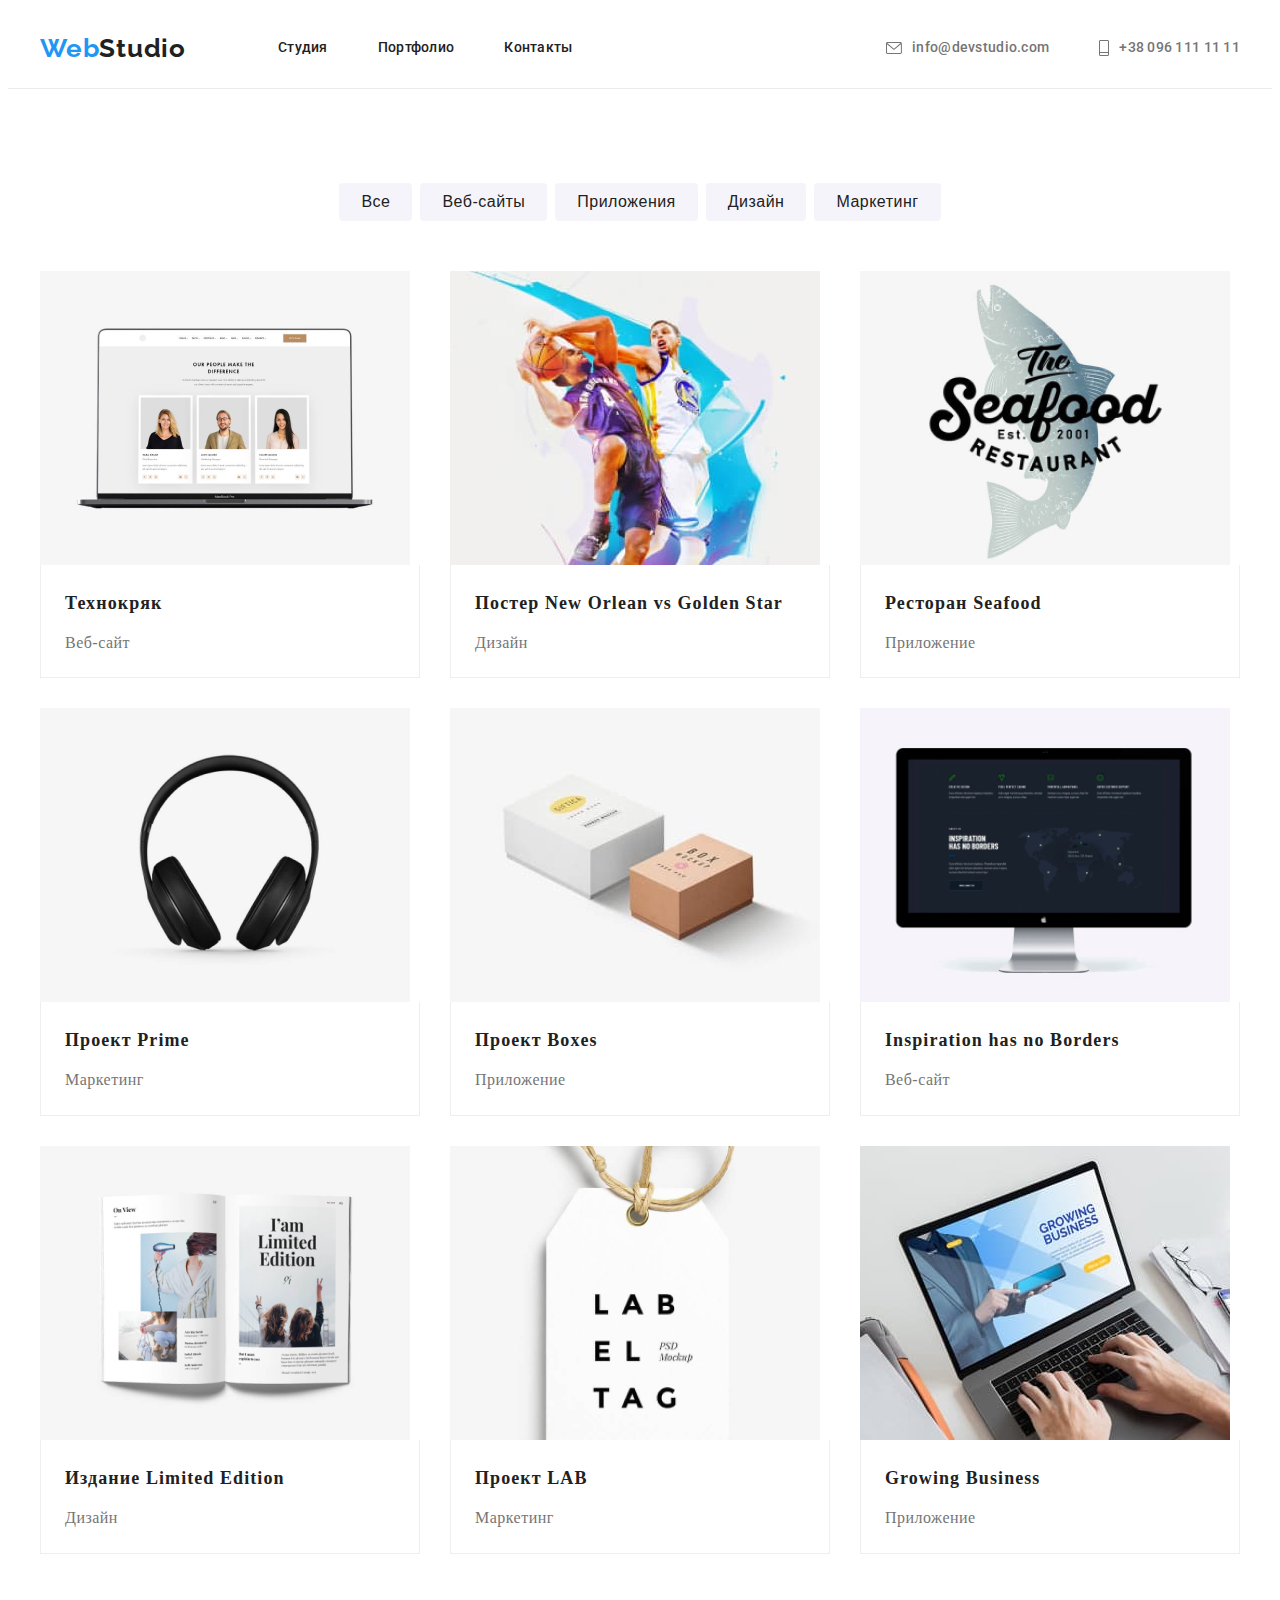
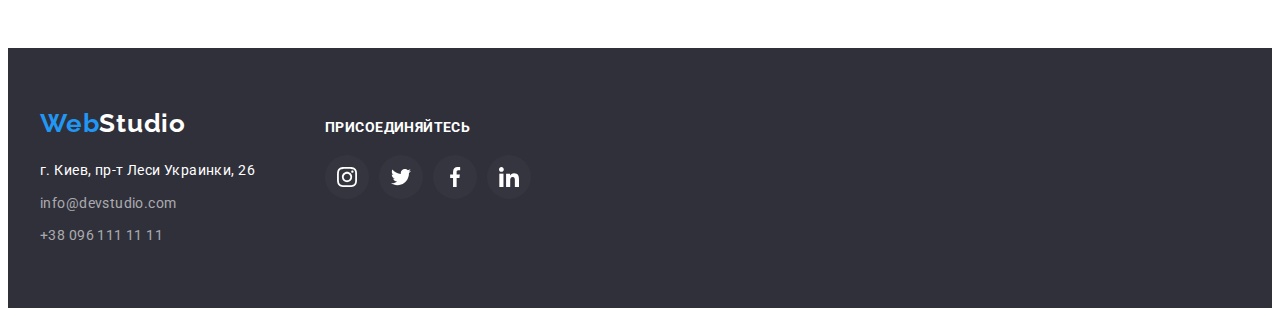
==== portfolio.html @ 04889f39 "first commit" ====
<!DOCTYPE html>
<html lang="en">
<head>
    <meta charset="UTF-8">
    <meta http-equiv="X-UA-Compatible" content="IE=edge">
    <meta name="viewport" content="width=device-width, initial-scale=1.0">
    <title>Document</title>
    <link rel="preconnect" href="https://fonts.googleapis.com">
    <link rel="preconnect" href="https://fonts.gstatic.com" crossorigin>
    <link href="https://fonts.googleapis.com/css2?family=Raleway:wght@700&family=Roboto:wght@400;500;700;900&display=swap"
        rel="stylesheet">
        <link rel="stylesheet" href="https://cdnjs.cloudflare.com/ajax/libs/modern-normalize/1.1.0/modern-normalize.min.css"
            integrity="sha512-wpPYUAdjBVSE4KJnH1VR1HeZfpl1ub8YT/NKx4PuQ5NmX2tKuGu6U/JRp5y+Y8XG2tV+wKQpNHVUX03MfMFn9Q=="
            crossorigin="anonymous" referrerpolicy="no-referrer" />
        <link rel="stylesheet" href="./styles.css">
</head>
<body>
    <header class="header-style">
        <div class="container header-container">
            <nav class="navigation">
                <a class="logo link logo_head" href="#"> <span class="web-word-color">Web</span>Studio</a>
                <ul class="nav-list list">
                    <li class="nav-list-item">
                        <a class="nav-list-link link" href="#">Студия</a>
                    </li>
                    <li class="nav-list-item">
                        <a class="nav-list-link link " href="./portfolio.html">Портфолио</a>
                    </li>
                    <li class="nav-list-item">
                        <a class="nav-list-link link" href="#">Контакты</a>
                    </li>
                </ul>
            </nav>
            <ul class="list contact-info-head">
                <li class="contact-info-head-size">
                    <a class="contact-mail link contact-logo" href="mail:info@devstudio.com">info@devstudio.com
                        <svg class="contact-logo-icon" width="16px" height="12px">
                            <use href="./img/sprite.svg#icon-envelope"></use>
                        </svg>
                    </a>
                </li>
                <li class="contact-info-head-size">
                    <a class="contact-number link contact-logo" href="tel:+380961111111">+38 096 111 11 11
                        <svg class="contact-logo-icon" width="10px" height="16px">
                            <use href="./img/sprite.svg#icon-phone"></use>
                        </svg>
                    </a>
                </li>
            </ul>
        </div>
    </header>
    <main>
    <section class="section">
        <div class="container"> 
        <h1 class="visually-hidden">Портфолио</h1>
        <ul class="portfolio">
            <li class="list portfolio-btn">
                <button class="portfolio_projects_btn link" type="button">Все</button>
            </li>
            <li class="list portfolio-btn">
                <button class="portfolio_projects_btn  link" type="button">Веб-сайты</button>
            </li>
            <li class="list portfolio-btn"> 
                <button class="portfolio_projects_btn  link" type="button">Приложения</button>
            </li>
            <li class="list portfolio-btn">
                <button class="portfolio_projects_btn  link" type="button">Дизайн</button>
            </li>
            <li class="list portfolio-btn">
                <button class="portfolio_projects_btn  link" type="button">Маркетинг</button>
            </li>
        </ul>
    
        <ul class="project">
            
            <li class="list projects-block">
                <a class="project-card-link" href="">
                    <div class="project-card-img-wrapper">
                <img src="./img/img_1n.jpg" alt="карточки товара на экране" width="370" height="294"> 
                <p class="overlay">Ресурс предлагает комплексные предложения с разным уровнем функционала и сервисов. Все это позволит посетителю получить
                 исчерпывающие сведения о компании или частном лице.</p>
                </div>
                <div class="project-card-wrapper">
                <h2 class="projects_name"> Технокряк</h2>
                <p class="projects_name_type"> Веб-сайт</p>
              </div>
              </a> 
              </li> 

            <li class="list projects-block"> 
                <a class="project-card-link" href="">
                    <div class="project-card-img-wrapper">
                <img class="list" src="./img/img_2.jpg" alt="игра в баскетбол" width="370" height="294">
                <p class="overlay">Ресурс предлагает комплексные предложения с разным уровнем функционала и сервисов. Все это позволит
                    посетителю получить исчерпывающие сведения о компании или частном лице.</p>
                </div>
                <div class="project-card-wrapper">
                <h2 class="projects_name"> Постер <lang="en"> New Orlean vs Golden Star</lang>
                </h2>
                <p class="projects_name_type">Дизайн</p>
                </div>
                </a>
            </li>

            <li class="list projects-block"> 
                <a class="project-card-link" href="">
                   <div class="project-card-img-wrapper">
                <img class="list" src="./img/img_3.jpg" alt="лого сайта рыба" width="370" height="294">
                <p class="overlay">Ресурс предлагает комплексные предложения с разным уровнем функционала и сервисов. Все это позволит
                    посетителю получить исчерпывающие сведения о компании или частном лице.</p>
                </div>
                <div class="project-card-wrapper">
                <h2 class="projects_name"> Ресторан <lang="en">Seafood</lang>
                </h2>
                <p class="projects_name_type"> Приложение</p>
                </div>
                </a>
            </li>

            <li class="list projects-block"> 
                <a class="project-card-link" href="">
                    <div class="project-card-img-wrapper">
               <img class="list" src="./img/img_4.jpg" alt="наушники" width="370" height="294">
                     <p class="overlay">Ресурс предлагает комплексные предложения с разным уровнем функционала и сервисов. Все это позволит
                    посетителю получить исчерпывающие сведения о компании или частном лице.</p>
                </div>
                <div class="project-card-wrapper">
                <h2 class="projects_name"> Проект <lang="en">Prime</lang>
                </h2>
                <p class="projects_name_type">Маркетинг</p>
                </div>
                </a>
            </li>
            <li class="list projects-block"> 
                <a class="project-card-link" href="">
                    <div class="project-card-img-wrapper">
                <img class="list" src="./img/img_5.jpg" alt="две коробки" width="370" height="294">
                <p class="overlay">Ресурс предлагает комплексные предложения с разным уровнем функционала и сервисов. Все это позволит
                    посетителю получить исчерпывающие сведения о компании или частном лице.</p>
                </div>
                <div class="project-card-wrapper">
                <h2 class="projects_name">Проект <lang="en"> Boxes</lang>
                </h2>
                <p class="projects_name_type">Приложение</p>
                </div>
                </a>
            </li>
            <li class="list projects-block"> 
                <a class="project-card-link" href="">
                    <div class="project-card-img-wrapper">
                <img class="list" src="./img/img_6.jpg" alt="компьютер" width="370" height="294">
            <p class="overlay">Ресурс предлагает комплексные предложения с разным уровнем функционала и сервисов. Все это позволит
                посетителю получить  исчерпывающие сведения о компании или частном лице.</p>
                </div>
               <div class="project-card-wrapper">
                <h2 class="projects_name">Inspiration has no Borders</lang>
                </h2>
                <p class="projects_name_type">Веб-сайт</p>
                </div>
                </a>
           </li>          
            <li class="list projects-block"> 
                <a class="project-card-link" href="">
                    <div class="project-card-img-wrapper">
                <img class="list" src="./img/img_7.jpg" alt="журнал" width="370" height="294">
                <p class="overlay">Ресурс предлагает комплексные предложения с разным уровнем функционала и сервисов. Все это позволит
                    посетителю получить исчерпывающие сведения о компании или частном лице.</p>
                </div>
                <div class="project-card-wrapper">
                <h2 class="projects_name">Издание <lang="en"> Limited Edition </lang>
                </h2>
                <p class="projects_name_type">Дизайн</p>
                </div>
                </a> 
            </li>
            <li class="list projects-block"> 
                <a class="project-card-link" href=""> 
                    <div class="project-card-img-wrapper">
                <img class="list" src="./img/img_8.jpg" alt="журнал" width="370" height="294">
                <p class="overlay">Ресурс предлагает комплексные предложения с разным уровнем функционала и сервисов. Все это позволит
                    посетителю получить исчерпывающие сведения о компании или частном лице.</p>
                </div>
                <div class="project-card-wrapper">
                <h2 class="projects_name"> Проект <lang="en">LAB</lang>
                </h2>
                <p class="projects_name_type">Маркетинг</p>
                </div>
                </a>
                </li>
            <li class="list projects-block"> 
                <a class="project-card-link" href="">
                    <div class="project-card-img-wrapper">
                <img class="list" src="./img/img_9.jpg" alt="работа на компьютере" width="370" height="294">
                <p class="overlay">Ресурс предлагает комплексные предложения с разным уровнем функционала и сервисов. Все это позволит
                    посетителю получить исчерпывающие сведения о компании или частном лице.</p>     
                </div>
               <div class="project-card-wrapper">
                <h2 class="projects_name">
                    <lang="en"> Growing Business </lang>
                </h2>
                <p class="projects_name_type">Приложение</p>
            </div>
            </a> 
            </li>
         </ul>
          </div>
       </section>
    </main>
    <footer class="dark-thema ">
        <div class="container footer-section">
            <div class=" join">
                <a class="link logo_foot " href=""> <span class="web-word-color">Web</span>Studio</a>
                <address class="foot-space">
                    <ul class="list">
                        <li class="foot-space-item"><a class="link_adress link list "
                                href="https://goo.gl/maps/NwRdtHwd14dd7Rub6" target="_blank" rel="noopener noreferrer">г.
                                Киев, пр-т Леси Украинки, 26</a></li>
                        <li class="foot-space-item"><a class="contact-mail-foot link list"
                                href="mail:info@devstudio.com">info@devstudio.com</a></li>
                        <li class="foot-space-item"><a class="contact-number-foot  link list" href="tel:+380961111111">+38
                                096 111 11 11</a></li>
                    </ul>
                </address>
            </div>
            <div class="footer-info">
                <p class="join-name">присоединяйтесь</p>
                <ul class="social-list-footer list ">
                    <li class="social-list-item">
                        <a class="social-list-link-footer" href="">
                            <svg class="social-list-icon-footer" width="20" height="20">
                                <use href="./img/sprite.svg#icon-instagram"></use>
                            </svg>
                        </a>
                    </li>
                    <li class="social-list-item">
                        <a class="social-list-link-footer" href="">
                            <svg class="social-list-icon-footer" width="20" height="20">
                                <use href="./img/sprite.svg#icon-twitter"></use>
                            </svg>
                        </a>
                    </li>
                    <li class="social-list-item">
                        <a class="social-list-link-footer" href="">
                            <svg class="social-list-icon-footer" width="20" height="20">
                                <use href="./img/sprite.svg#icon-facebook"></use>
                            </svg>
                        </a>
                    </li>
                    <li class="social-list-item">
                        <a class="social-list-link-footer" href="">
                            <svg class="social-list-icon-footer" width="20" height="20">
                                <use href="./img/sprite.svg#icon-linkedin"></use>
                            </svg>
                        </a>
                    </li>
                </ul>
            </div>
        </div>
    </footer>
</body>
</html>
---- styles.css ----
:root {
  --accent-color: #2196f3;
  --dark-text-color: #212121;
  --light-dark-text-color: #757575;
  --main-light-text-color: #ffffff;
  --icon-grey-main-color: #afb1b8;
  --primary-font-family: Roboto, sans-serif;
  --secondary-font-family: Raleway, sans-serif;
}

.list {
  list-style: none;
}
.link {
  text-decoration: none;
}
.container {
  width: 1200px;
  padding-left: 15px;
  padding-right: 15px;
  margin-left: auto;
  margin-right: auto;
}
.body {
  font-family: var(--primary-font-family);
}
h1,
h2,
h3,
h4,
h5,
p {
  margin-top: 0;
  margin-bottom: 0;
}
ul,
ol {
  margin-top: 0;
  margin-bottom: 0;
  padding: 0;
}
img {
  display: block;
}
/* components start */

.section {
  padding-top: 94px;
  padding-bottom: 94px;
}
.header-style {
  border-bottom: 1px solid #ececec;
}
.visually-hidden {
  position: absolute;
  width: 1px;
  height: 1px;
  margin: -1px;
  border: 0;
  padding: 0;
  white-space: nowrap;
  clip-path: inset(100%);
  clip: rect(0 0 0 0);
  overflow: hidden;
}
.logo_head {
  font-family: var(--secondary-font-family);
  font-weight: 700;
  font-size: 26px;
  line-height: 1.19;
  letter-spacing: 0.03em;
  color: var(--dark-text-color);
}
.logo {
  margin-right: 92px;
  display: block;
}
.header-container {
  display: flex;
  align-items: center;
}
.navigation {
  display: flex;
  align-items: center;
}
.nav-list {
  display: flex;
  align-items: center;
}
.nav-list-link {
  position: relative;
  display: block;
  padding-top: 32px;
  padding-bottom: 32px;

  font-family: var(--primary-font-family);
  font-weight: 500;
  font-size: 14px;
  line-height: 1.14;
  letter-spacing: 0.02em;
  color: var(--dark-text-color);
  transition: color 250ms cubic-bezier(0.4, 0, 0.2, 1);
}
.nav-list-link:hover,
.nav-list-link:focus {
  color: var(--accent-color);
}
.nav-list-link::after {
  content: '';
  position: absolute;
  left: 0;
  bottom: 0;
  display: block;
  width: 100%;
  height: 4px;
  background-color: var(--accent-color);
  border-radius: 2px;

  transform: scaleX(0);
  transition: transform 250ms cubic-bezier(0.4, 0, 0.2, 1);
}
.nav-list-link:hover::after,
.nav-list-link:focus::after {
  transform: scaleX(1);
}

.nav-list-item {
  margin-right: 50px;
}
.nav-list-item:not(:last-child) {
  margin-right: 50px;
}
.contact-info-head {
  display: flex;
  align-items: center;
  margin-left: auto;
}

.contact-info-head-size {
  margin-right: 50px;
}
.contact-info-head-size:nth-child(2n) {
  margin-right: 0;
}

.contact-number,
.contact-mail {
  padding-top: 24px;
  padding-bottom: 24px;

  font-family: var(--primary-font-family);
  font-weight: 500;
  font-size: 14px;
  line-height: 1.14;
  letter-spacing: 0.02em;
  color: #757575;
  transition: color 250ms cubic-bezier(0.4, 0, 0.2, 1);
}
.contact-mail:hover,
.contact-mail:focus {
  color: var(--accent-color);
}
.contact-number:hover,
.contact-number:focus {
  color: var(--accent-color);
}
.contact-logo {
  display: flex;
  align-items: center;
  justify-content: flex-end;
  flex-direction: row-reverse;
}
.contact-logo-icon {
  fill: #757575;
  transition: fill 250ms cubic-bezier(0.4, 0, 0.2, 1);
  margin-right: 10px;
}

.contact-mail:hover .contact-logo-icon,
.contact-mail:focus .contact-logo-icon {
  fill: var(--accent-color);
}

.contact-number:hover .contact-logo-icon,
.contact-number:focus .contact-logo-icon {
  fill: var(--accent-color);
}

.hero {
  background-image: linear-gradient(rgba(47, 48, 58, 0.4), rgba(47, 48, 58, 0.4)),
    url('../goit-markup-hw-04/img/img_hero.jpg');
  background-color: #c4c4c4;
  background-size: cover;
  background-repeat: no-repeat;

  max-width: 1600px;
  margin-left: auto;
  margin-right: auto;
  padding-top: 200px;
  padding-bottom: 200px;
  text-align: center;
}

.modal-btn {
  min-width: 200px;
  padding: 12px 32px;
  border: 1px solid var(--accent-color);
  border-radius: 4px;
  font-family: var(--primary-font-family);
  font-weight: 700;
  font-size: 16px;
  line-height: 1.8;
  cursor: pointer;
  color: var(--main-light-text-color);
  background-color: var(--accent-color);
  transition: background-color 250ms cubic-bezier(0.4, 0, 0.2, 1);
}
.modal-btn:hover,
.modal-btn:focus {
  background-color: #188ce8;
  color: var(--main-light-text-color);
}

/* components end */

/* hero start*/

.tagline {
  text-align: center;
  margin-bottom: 30px;

  font-weight: 900;
  font-size: 44px;
  line-height: 1.4;
  letter-spacing: 0.06em;
  text-transform: uppercase;
  color: var(--main-light-text-color);
}
/* hero end */
/* main container */

/* benefits section*/

.benefits {
  display: flex;
  justify-content: start;
  flex-wrap: wrap;
}
.benefits-section {
  width: 270px;
  margin-right: 30px;
}
.benefits-section:nth-child(4n) {
  margin-right: 0;
}

.benefits_name {
  margin-bottom: 10px;
  margin-top: 30px;
  font-weight: 700;
  font-size: 14px;
  line-height: 1.14;
  letter-spacing: 0.03em;
  text-transform: uppercase;
  color: var(--dark-text-color);
}
.benefits_name:nth-last-child(4n) {
  margin: 0;
}

.benefits_name_description {
  font-weight: 400;
  font-size: 14px;
  line-height: 1.7;
  letter-spacing: 0.03em;
  color: var(--light-dark-text-color);
}

.benefits-img {
  display: flex;
  justify-content: center;
  align-items: center;
  background-color: #f5f4fa;
  width: 270px;
  height: 120px;
  border-radius: 5px;
}

/* benefits section*/

.process-work {
  display: flex;
  flex-wrap: wrap;
  align-items: center;
}
.process-work-pict {
  margin-right: 30px;
}
.process-work-pict:nth-child(3n) {
  margin-right: 0;
}
.process-pict-block {
  position: relative;
}

.process-work-about {
  position: absolute;

  background-color: rgba(47, 48, 58, 0.8);
  width: 100%;
  height: 70px;
  bottom: 0;
  text-align: center;
  padding-top: 26px;
}
.team {
  background-color: #f5f4fa;
}
.team-members {
  display: flex;
  flex-wrap: wrap;
  align-items: center;
}
.team-members-pict {
  margin-right: 30px;
  text-align: center;
}
.team-members-pict {
  box-sizing: border-box;
  border-width: 270px;
  border: 1px;
  box-shadow: 0px 1px 3px rgba(0, 0, 0, 0.12), 0px 1px 1px rgba(0, 0, 0, 0.14),
    0px 2px 1px rgba(0, 0, 0, 0.2);
  border-radius: 0px 0px 4px 4px;
  background-color: var(--main-light-text-color);
}
.team-members-pict:nth-child(4n) {
  margin-right: 0;
}
.team-members-space {
  padding-top: 30px;
  padding-bottom: 30px;
  padding-left: 32px;
  padding-right: 32px;
}
.block_name {
  text-align: center;
  margin-bottom: 50px;

  font-weight: 700;
  font-size: 36px;
  line-height: 1.16;
  letter-spacing: 0.03em;
  color: var(--dark-text-color);
}
.space-non {
  padding-top: 0;
}

.employee_name {
  margin-bottom: 10px;
  font-weight: 500;
  font-size: 16px;
  line-height: 1.18;
  letter-spacing: 0.03em;
  color: var(--dark-text-color);
}
.employee_name_work {
  font-weight: 400;
  font-size: 16px;
  line-height: 1.18;
  letter-spacing: 0.03em;
  color: var(--light-dark-text-color);
}

.social-list {
  display: flex;
  justify-content: space-between;
  margin-top: 16px;
}

.social-list-link {
  display: flex;
  align-items: center;
  justify-content: center;
  width: 44px;
  height: 44px;
  background-color: none;
  border-radius: 50%;
  transition: background-color 250ms cubic-bezier(0.4, 0, 0.2, 1);
}

.social-list-icon {
  fill: var(--icon-grey-main-color);
  transition: fill 250ms cubic-bezier(0.4, 0, 0.2, 1);
}

.social-list-link:hover,
.social-list-link:focus {
  background-color: var(--accent-color);
}

.social-list-link:hover .social-list-icon {
  fill: #ffffff;
}
.social-list-link:focus .social-list-icon {
  fill: #ffffff;
}

/* main container end */
/* portfolio start */

.portfolio {
  display: flex;
  flex-wrap: wrap;
  justify-content: center;
  margin-bottom: 50px;
}
.portfolio_projects_btn {
  padding: 6px 22px;
  border: 1px;
  border-radius: 4px;

  font-weight: 500;
  font-size: 16px;
  line-height: 1.6;
  letter-spacing: 0.03em;
  color: var(--dark-text-color);
  background-color: #f5f4fa;
  cursor: pointer;
  transition: background-color 250ms cubic-bezier(0.4, 0, 0.2, 1),
    color 250ms cubic-bezier(0.4, 0, 0.2, 1), box-shadow 250ms cubic-bezier(0.4, 0, 0.2, 1);
}

.portfolio-btn:not(:last-child) {
  margin-right: 8px;
}

.portfolio_projects_btn:hover,
.portfolio_projects_btn:focus {
  color: var(--main-light-text-color);
  background-color: var(--accent-color);
  box-shadow: 0px 2px rgba(0, 0, 0, 0.3);
}
/* projects cards start */
.project {
  display: flex;
  flex-wrap: wrap;
  margin-left: -30px;
  margin-top: -30px;
}
.projects-block {
  flex-basis: calc((100% - 90px) / 3);
  margin-left: 30px;
  margin-top: 30px;
}

.project-card-wrapper {
  padding-top: 20px;
  padding-bottom: 20px;
  padding-left: 24px;
  border: 1px solid #eeeeee;
  border-top: none;
}
.project-card-link {
  display: block;
  text-decoration: none;
}

.project-card-link:hover,
.project-card-link:focus {
  box-shadow: 2px 6px 8px 1px rgba(0, 0, 0, 0.3);
}
.project-card-link {
  transition: box-shadow 250ms cubic-bezier(0.4, 0, 0.2, 1);
}
.projects_name {
  font-weight: 700;
  font-size: 18px;
  line-height: 2;
  letter-spacing: 0.06em;
  color: var(--dark-text-color);
  margin-bottom: 8px;
}
.projects_name_type {
  font-weight: 400;
  font-size: 16px;
  line-height: 1.8;
  letter-spacing: 0.03em;
  color: var(--light-dark-text-color);
  cursor: pointer;
}
.project-card-img-wrapper {
  position: relative;
  overflow: hidden;
}

.overlay {
  background-color: rgba(33, 150, 243, 0.9);
  position: absolute;

  font-family: var(--primary-font-family);
  font-weight: 400;
  font-size: 18px;
  line-height: 28px;
  letter-spacing: 0.03em;
  color: var(--main-light-text-color);
  text-align: start;

  top: 0;
  left: 0;
  width: 100%;
  height: 100%;
  padding: 20px 20px;
  overflow: auto;
  transform: translateY(100%);
  transition: transform 250ms cubic-bezier(0.4, 0, 0.2, 1);
}

.project-card-link:hover .overlay,
.project-card-link:focus .overlay {
  transform: translateY(0%);
}

/* projects cards finish */
/* portfolio end */

/* clients block section start */
.clients {
  display: flex;
  justify-content: space-between;
}
.clients-list {
  display: flex;
  align-items: center;
  justify-content: center;
  width: 170px;
  height: 92px;
  outline: 1px solid var(--icon-grey-main-color);
  border-radius: 5px;
  transition: outline 250ms cubic-bezier(0.4, 0, 0.2, 1);
}
.clients-list:hover .clients-list-logo,
.clients-list:focus .clients-list-logo {
  fill: var(--accent-color);
}
.clients-list:hover,
.clients-list:focus {
  outline: 1px solid var(--accent-color);
}
.clients-card {
  display: block;
}

.clients-card:not(:last-child) {
  margin-right: 30px;
}

.clients-list-logo {
  fill: var(--icon-grey-main-color);
  transition: fill 250ms cubic-bezier(0.4, 0, 0.2, 1);
}
/* clients block section finish */

/* footer start */

.dark-thema {
  background-color: #2f303a;
  padding-top: 60px;
  padding-bottom: 60px;
}
.logo_foot {
  font-family: var(--secondary-font-family);
  font-weight: 700;
  font-size: 26px;
  line-height: 1.19;
  letter-spacing: 0.03em;
  color: var(--main-light-text-color);
  cursor: pointer;
}
.foot-space {
  margin-top: 20px;
}
.foot-space-item {
  font-family: var(--primary-font-family);
}
.foot-space-item:not(:last-child) {
  margin-bottom: 9px;
}

.web-word-color {
  color: var(--accent-color);
}

.link_adress {
  font-style: normal;
  font-weight: 400;
  font-size: 14px;
  line-height: 1.7;
  letter-spacing: 0.03em;
  color: var(--main-light-text-color);
  cursor: pointer;
}

.contact-mail-foot,
.contact-number-foot {
  font-style: normal;
  font-weight: 400;
  font-size: 14px;
  line-height: 1.7;
  letter-spacing: 0.03em;
  color: rgba(255, 255, 255, 0.6);
  cursor: pointer;
}

.join-name {
  font-family: var(--primary-font-family);

  font-weight: 700;
  font-size: 14px;
  line-height: 16px;
  letter-spacing: 0.03em;
  color: var(--main-light-text-color);
  text-transform: uppercase;
}

.social-list-footer {
  display: flex;

  margin-top: 20px;
}

.social-list-link-footer {
  display: flex;
  align-items: center;
  justify-content: center;

  width: 44px;
  height: 44px;
  background-color: rgba(100, 100, 100, 0.1);
  border-radius: 50%;
  transition: background-color 250ms cubic-bezier(0.4, 0, 0.2, 1);
}

.social-list-link-footer:hover,
.social-list-link-footer:focus {
  background-color: var(--accent-color);
}

.social-list-link-footer:hover .social-list-icon {
  fill: #ffffff;
}

.social-list-item:not(:last-child) {
  margin-right: 10px;
}

.social-list-icon-footer {
  fill: var(--main-light-text-color);
  transition: fill 250ms cubic-bezier(0.4, 0, 0.2, 1);
}
.footer-info {
  display: flex;
  flex-direction: column;
  align-items: baseline;

  margin-left: 70px;
}
.footer-section {
  display: flex;
  align-items: baseline;
}
/* footer end */
/*modal btn */
.backdrop {
  position: fixed;
  top: 0;
  left: 0;
  width: 100vw;
  height: 100vh;
  background-color: rgba(0, 0, 0, 0.2);
  transition: opacity 250ms cubic-bezier(0.4, 0, 0.2, 1),
    visibility 250ms cubic-bezier(0.4, 0, 0.2, 1);
}
.backdrop.is-hidden {
  opacity: 0;
  visibility: hidden;
  pointer-events: none;
}

.modal {
  position: absolute;
  top: 50%;
  left: 50%;
  transform: translate(-50%, -50%);
  width: 528px;
  height: 582px;
  background-color: rgb(255, 255, 255);
}
.modal-close-btn {
  position: absolute;
  top: 8px;
  right: 8px;
  display: flex;
  justify-content: center;
  align-items: center;
  width: 30px;
  height: 30px;
  border-radius: 50%;
  border: 1px solid var(--icon-grey-main-color);
  background-color: transparent;
  padding: 0;
  cursor: pointer;
}
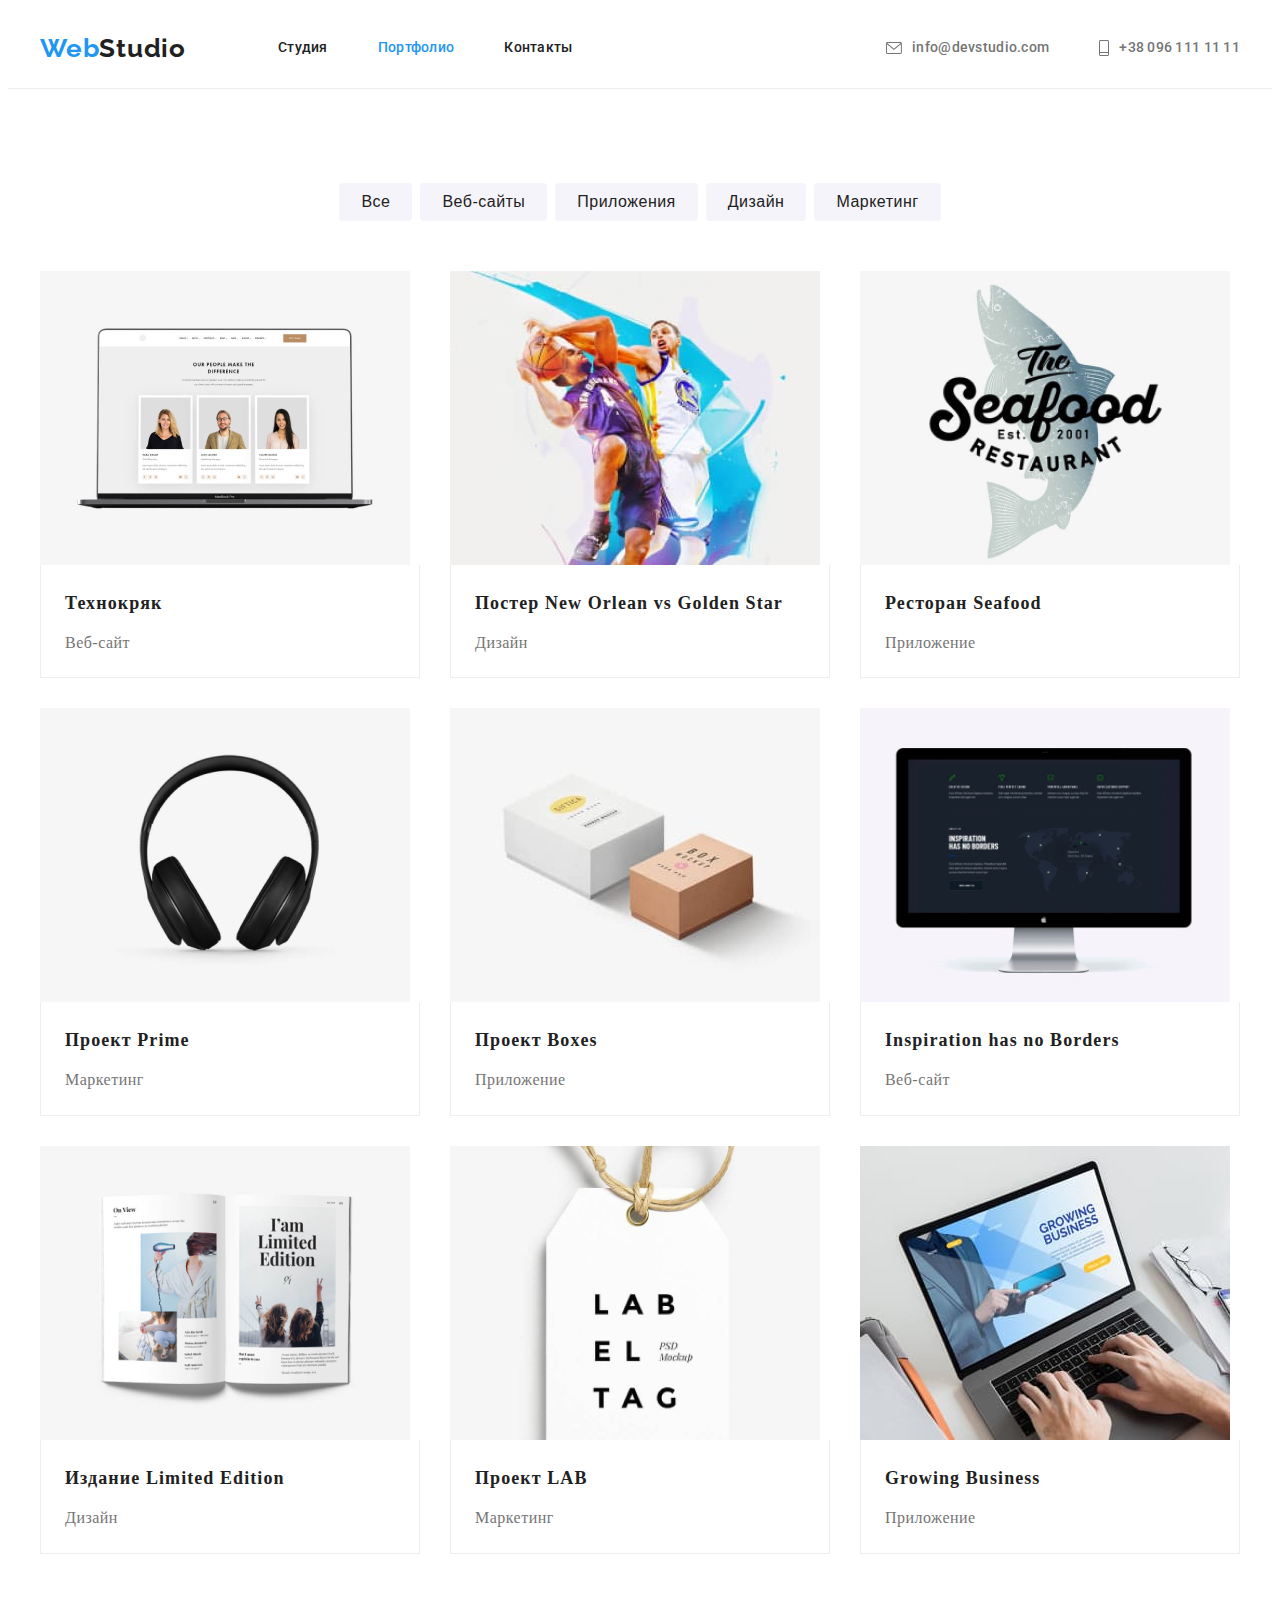
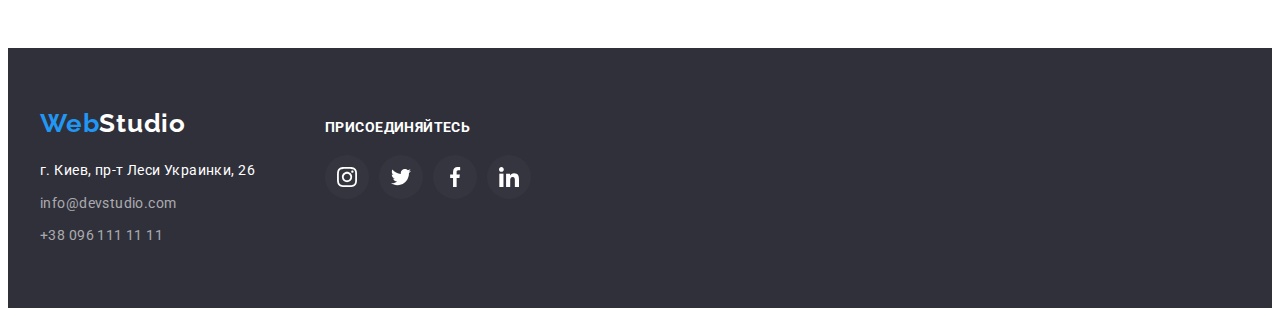
==== commit 479b13f2: "with fixed elements" ====
--- a/portfolio.html
+++ b/portfolio.html
@@ -24,7 +24,7 @@
                         <a class="nav-list-link link" href="#">Студия</a>
                     </li>
                     <li class="nav-list-item">
-                        <a class="nav-list-link link " href="./portfolio.html">Портфолио</a>
+                        <a class="nav-list-link link current " href="./portfolio.html">Портфолио</a>
                     </li>
                     <li class="nav-list-item">
                         <a class="nav-list-link link" href="#">Контакты</a>
--- a/styles.css
+++ b/styles.css
@@ -129,6 +129,23 @@
 }
 .nav-list-item:not(:last-child) {
   margin-right: 50px;
+}
+.current:active {
+  content: '';
+  position: absolute;
+  left: 0;
+  bottom: 0;
+  display: block;
+  width: 100%;
+  height: 4px;
+  background-color: var(--accent-color);
+  border-radius: 2px;
+
+  transform: scaleX(0);
+  transition: transform 250ms cubic-bezier(0.4, 0, 0.2, 1);
+}
+.current {
+  color: var(--accent-color);
 }
 .contact-info-head {
   display: flex;
@@ -671,7 +688,7 @@
   align-items: baseline;
 }
 /* footer end */
-/*modal btn */
+/*modal btn start*/
 .backdrop {
   position: fixed;
   top: 0;
@@ -712,3 +729,36 @@
   padding: 0;
   cursor: pointer;
 }
+
+.form {
+  width: 500px;
+  min-height: 200px;
+  margin: 0 auto;
+  padding: 40px;
+  top: 50%;
+  left: 50%;
+  transform: translate(-50%, -50%);
+}
+.form-input {
+  width: 100%;
+  height: 100%;
+  margin-bottom: 20px;
+  border: 1px solid #303030;
+}
+.form-field {
+  position: relative;
+  margin-bottom: 10px;
+}
+.form-label {
+  position: absolute;
+  top: 50%;
+  left: 30px;
+
+  font-family: var(--primary-font-family);
+  font-weight: 400;
+  font-size: 12px;
+  line-height: 14px;
+  letter-spacing: 0.01em;
+  color: #757575;
+}
+/*modal btn start*/ ;
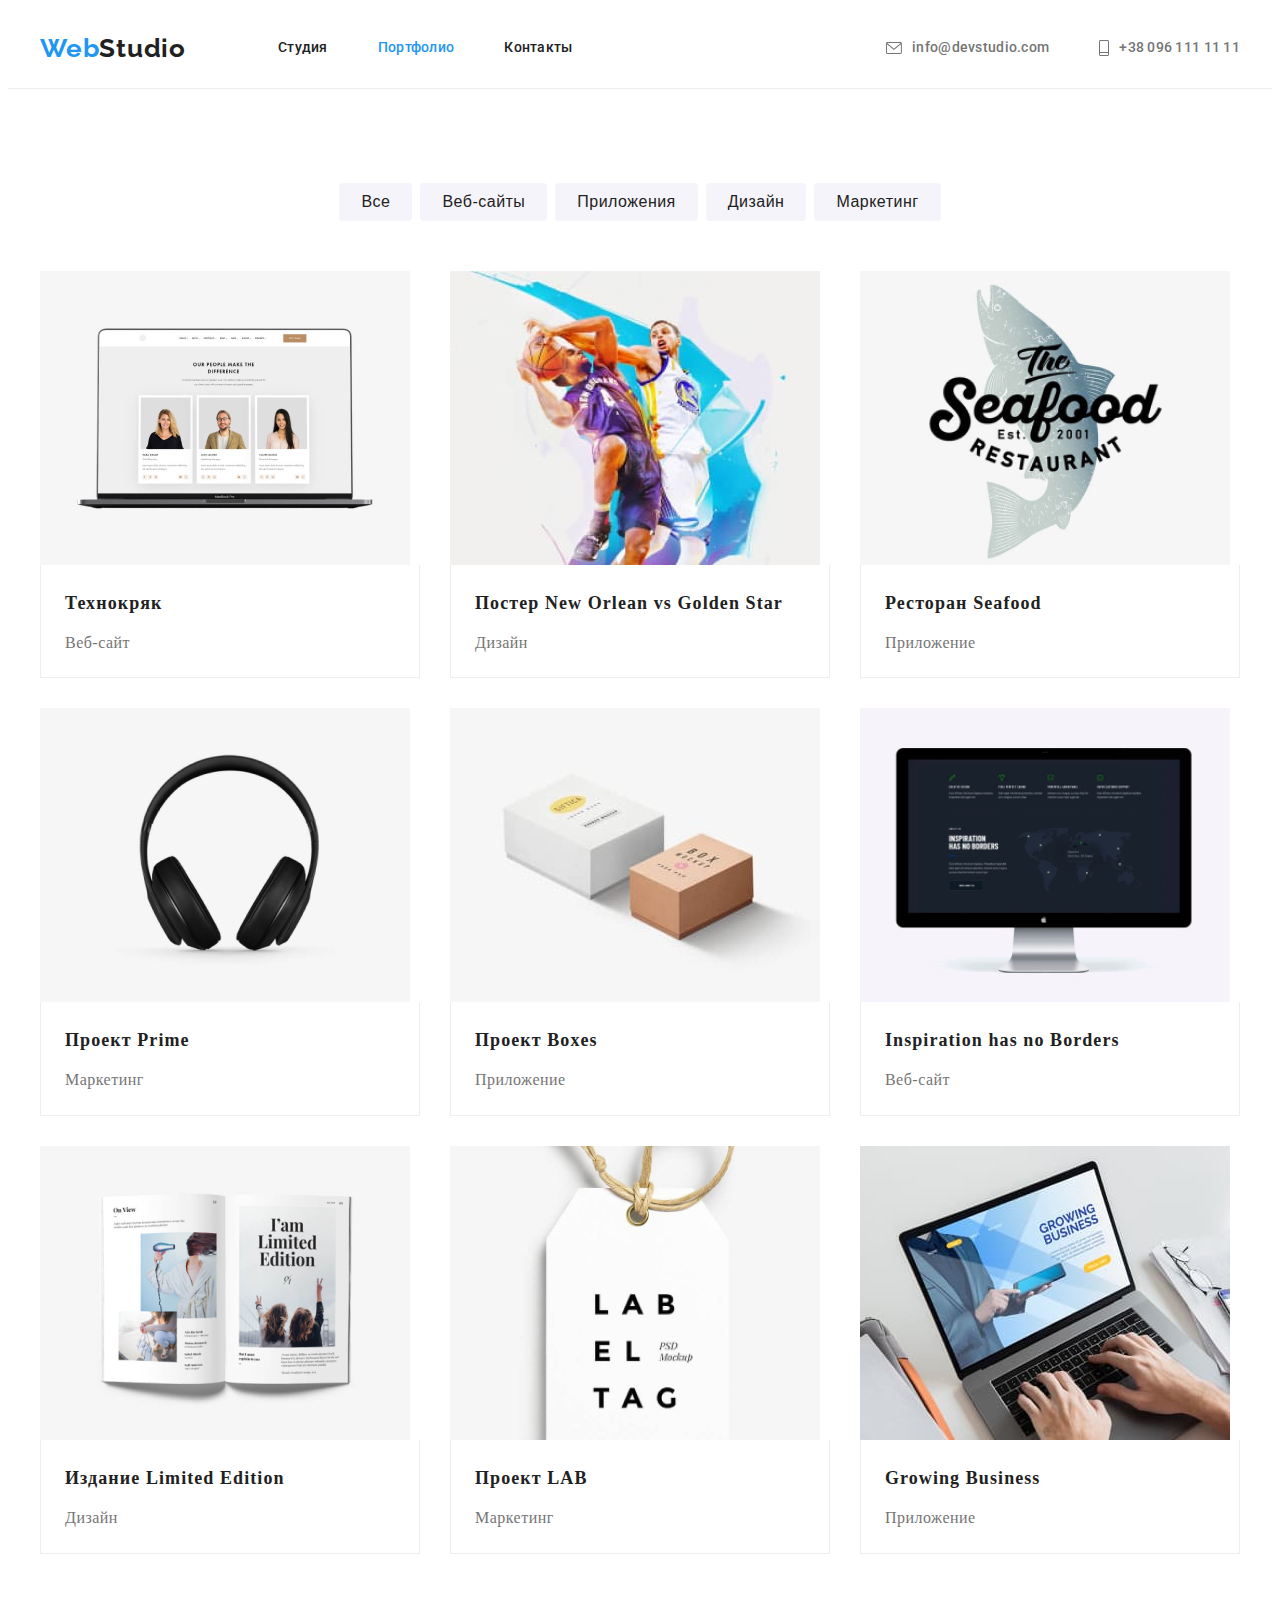
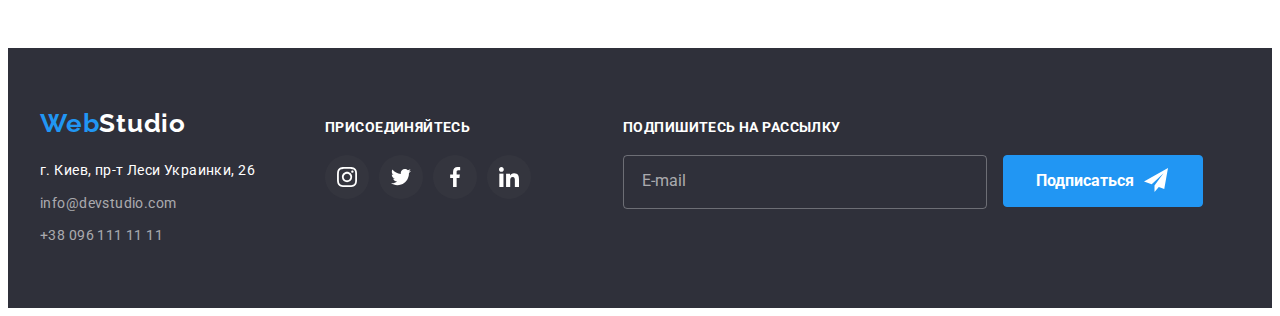
==== commit 2232c2e8: "last edition" ====
--- a/portfolio.html
+++ b/portfolio.html
@@ -255,6 +255,21 @@
                     </li>
                 </ul>
             </div>
+            <div>
+                <form class="footer-contact-form">
+                    <p class="join-name footer-form-space"> Подпишитесь на рассылку</p>
+                    <div class="footer-form">
+                        <label>
+                            <input name="user_mail" class="contact-form-input-footer" type="mail" placeholder="E-mail" required />
+                            <button type="submit" class=" icon-button"> Подписаться
+                                <svg class="fly-send-icon" width="24" height="24">
+                                    <use href="./img/sprite.svg#icon-fly-send"> </use>
+                                </svg>
+                            </button>
+                        </label>
+                    </div>
+                </form>
+            </div>
         </div>
     </footer>
 </body>
--- a/styles.css
+++ b/styles.css
@@ -220,13 +220,13 @@
 
 .modal-btn {
   min-width: 200px;
-  padding: 12px 32px;
+  padding: 10px 26px;
   border: 1px solid var(--accent-color);
   border-radius: 4px;
   font-family: var(--primary-font-family);
   font-weight: 700;
   font-size: 16px;
-  line-height: 1.8;
+  line-height: 30px;
   cursor: pointer;
   color: var(--main-light-text-color);
   background-color: var(--accent-color);
@@ -686,6 +686,16 @@
 .footer-section {
   display: flex;
   align-items: baseline;
+}
+
+.contact-form-input-footer::placeholder {
+  font-family: var(--primary-font-family);
+
+  font-weight: 400;
+  font-size: 16px;
+  line-height: 20px;
+  color: rgba(255, 255, 255, 0.6);
+  padding-left: 16px;
 }
 /* footer end */
 /*modal btn start*/
@@ -707,6 +717,7 @@
 
 .modal {
   position: absolute;
+  padding: 40px;
   top: 50%;
   left: 50%;
   transform: translate(-50%, -50%);
@@ -729,36 +740,232 @@
   padding: 0;
   cursor: pointer;
 }
-
-.form {
-  width: 500px;
-  min-height: 200px;
-  margin: 0 auto;
-  padding: 40px;
-  top: 50%;
-  left: 50%;
-  transform: translate(-50%, -50%);
-}
-.form-input {
+.modal-close-icon :focus,
+.modal-close-icon:hover {
+  fill: var(--accent-color);
+}
+
+.footer-form {
+  display: block;
+  justify-content: center;
+  align-items: center;
+  margin-bottom: 20px;
+}
+.footer-contact-form {
+  margin-left: 92px;
+}
+.footer-form-space {
+  margin-bottom: 20px;
+}
+.footer-form-button {
+  width: 200px;
+  height: 50px;
+}
+
+.contact-form-input-footer {
+  min-width: 358px;
+  height: 50px;
+  border: 1px solid rgba(255, 255, 255, 0.3);
+  border-radius: 4px;
+  background-color: transparent;
+  transition: border-color 250ms cubic-bezier(0.4, 0, 0.2, 1);
+  color: var(--main-light-text-color);
+
+  margin-right: 12px;
+}
+.icon-button {
+  position: relative;
+  min-width: 200px;
+  padding: 10px 62px 10px 26px;
+  border: 1px solid var(--accent-color);
+  border-radius: 4px;
+  font-family: var(--primary-font-family);
+  font-weight: 700;
+  font-size: 16px;
+  line-height: 30px;
+  cursor: pointer;
+  color: var(--main-light-text-color);
+  background-color: var(--accent-color);
+  transition: background-color 250ms cubic-bezier(0.4, 0, 0.2, 1);
+}
+.fly-send-icon {
+  position: absolute;
+  fill: #ffffff;
+  transform: translate(10px, 2px);
+}
+/*modal btn start*/
+.contact-form-field {
+  display: block;
+  margin-bottom: 10px;
+}
+
+.contact-form-input-wrapper {
+  position: relative;
+  display: block;
+  margin-top: 6px;
+}
+
+.contact-form-input {
   width: 100%;
-  height: 100%;
-  margin-bottom: 20px;
-  border: 1px solid #303030;
-}
-.form-field {
-  position: relative;
-  margin-bottom: 10px;
-}
-.form-label {
+  height: 40px;
+  padding-left: 42px;
+  border: 1px solid rgba(33, 33, 33, 0.2);
+  border-radius: 4px;
+  transition: border-color 250ms cubic-bezier(0.4, 0, 0.2, 1);
+}
+
+.contact-form-input:focus {
+  outline: none;
+  border-color: var(--accent-color);
+}
+
+.contact-form-input:focus + .contact-form-icon {
+  fill: var(--accent-color);
+}
+
+.contact-form-icon {
   position: absolute;
   top: 50%;
-  left: 30px;
-
+  left: 12px;
+  transform: translateY(-50%);
+  display: block;
+  width: 18px;
+  height: 18px;
+  background-color: transparent;
+  transition: background-color 250ms cubic-bezier(0.4, 0, 0.2, 1);
+}
+
+.contact-form-message {
+  width: 100%;
+  height: 100px;
+  margin-top: 6px;
+  padding: 10px 16px;
+  resize: none;
+  border: 1px solid #555555;
+  font-family: var(--primary-font-family);
+  font-weight: 400;
+  font-size: 14px;
+  line-height: 16px;
+  letter-spacing: 0.01em;
+  border: 1px solid rgba(33, 33, 33, 0.2);
+  border-radius: 4px;
+  transition: border-color 250ms cubic-bezier(0.4, 0, 0.2, 1);
+}
+
+.contact-form-message:focus {
+  outline: none;
+  border-color: var(--accent-color);
+}
+
+.contact-form-message::placeholder {
+  color: rgba(117, 117, 117, 0.5);
+}
+
+.contact-form-checkbox-wrapper {
+  margin-bottom: 20px;
+  position: relative;
+}
+
+.contact-form-checkbox-label {
+  display: flex;
+  align-items: center;
+  font-family: var(--primary-font-family);
+  font-weight: 400;
+  font-size: 14px;
+  line-height: 24px;
+  letter-spacing: 0.03em;
+  color: var(--light-dark-text-color);
+}
+
+.checkbox-label-icon {
+  display: inline-block;
+  width: 15px;
+  height: 15px;
+  border: 1px solid #ffffff;
+  cursor: pointer;
+  content: '';
+  margin-right: 10px;
+  opacity: 1;
+}
+.checkbox-label-icon:checked {
+  opacity: 0;
+}
+.condition {
+  font-family: var(--primary-font-family);
+  font-weight: 400;
+  font-size: 14px;
+  line-height: 24px;
+  letter-spacing: 0.03em;
+  color: var(--accent-color);
+}
+
+.contact-form-checkbox:focus + .contact-form-checkbox-label.icon-check {
+  outline: 1px solid rgba(0, 0, 255, 0.5);
+}
+
+.contact-form-checkbox:checked + .icon-check-tickbox {
+  opacity: 1;
+}
+
+.contact-form-submit-btn {
+  display: block;
+  margin: 0 auto;
+  min-width: 200px;
+  height: 50px;
+  padding: 10px 16px;
+  border: 1px solid var(--accent-color);
+  border-radius: 5px;
+  background-color: var(--accent-color);
+  font-family: var(--primary-font-family);
+  font-weight: 700;
+  font-size: 16px;
+  line-height: 30px;
+  letter-spacing: 0.06em;
+  box-shadow: 0px 2px rgba(0, 0, 0, 0.2);
+  text-align: center;
+  text-decoration-color: var(--main-light-text-color);
+  cursor: pointer;
+  transition: background-color 250ms cubic-bezier(0.4, 0, 0.2, 1),
+    color 250ms cubic-bezier(0.4, 0, 0.2, 1);
+}
+.send-form-decoration {
+  color: #eeeeee;
+}
+.contact-form-submit-btn:hover,
+.contact-form-submit-btn:focus {
+  background-color: var(--accent-color);
+  color: var(--secondary-text-color-theme-dark);
+}
+.form-text {
+  margin-bottom: 12px;
+  font-family: var(--primary-font-family);
+  font-weight: 700;
+  font-size: 20px;
+  line-height: 23px;
+  text-align: center;
+  letter-spacing: 0.03em;
+  color: var(--dark-text-color);
+}
+.form-text-style {
   font-family: var(--primary-font-family);
   font-weight: 400;
   font-size: 12px;
   line-height: 14px;
   letter-spacing: 0.01em;
-  color: #757575;
-}
-/*modal btn start*/ ;
+  color: var(--light-dark-text-color);
+}
+.icon-check {
+  position: absolute;
+  border: 1px;
+  left: 0;
+  transform: translate(0, -5%);
+  cursor: pointer;
+}
+.icon-check-tickbox {
+  fill: #ffffff;
+  background-color: var(--accent-color);
+  border-radius: 1px solid var(--accent-color);
+  opacity: 0;
+}
+.
+/* etemp */
